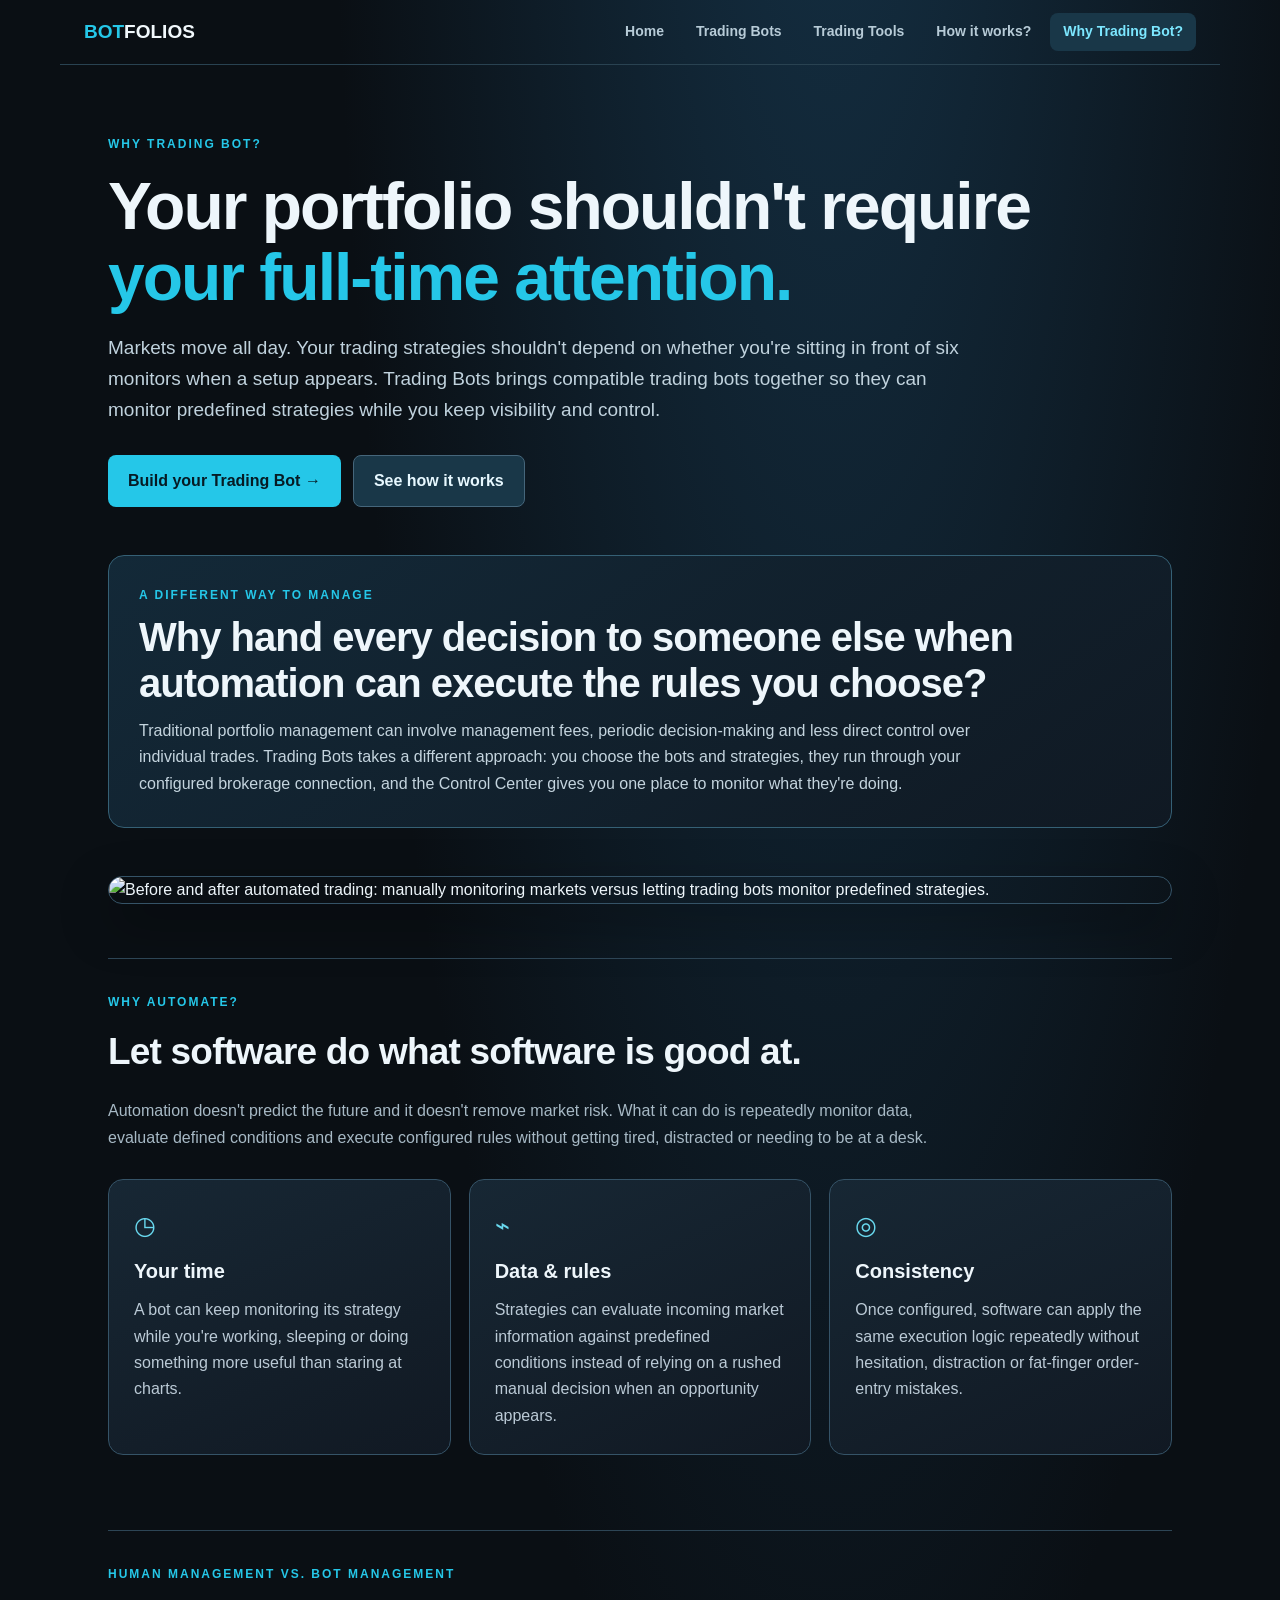
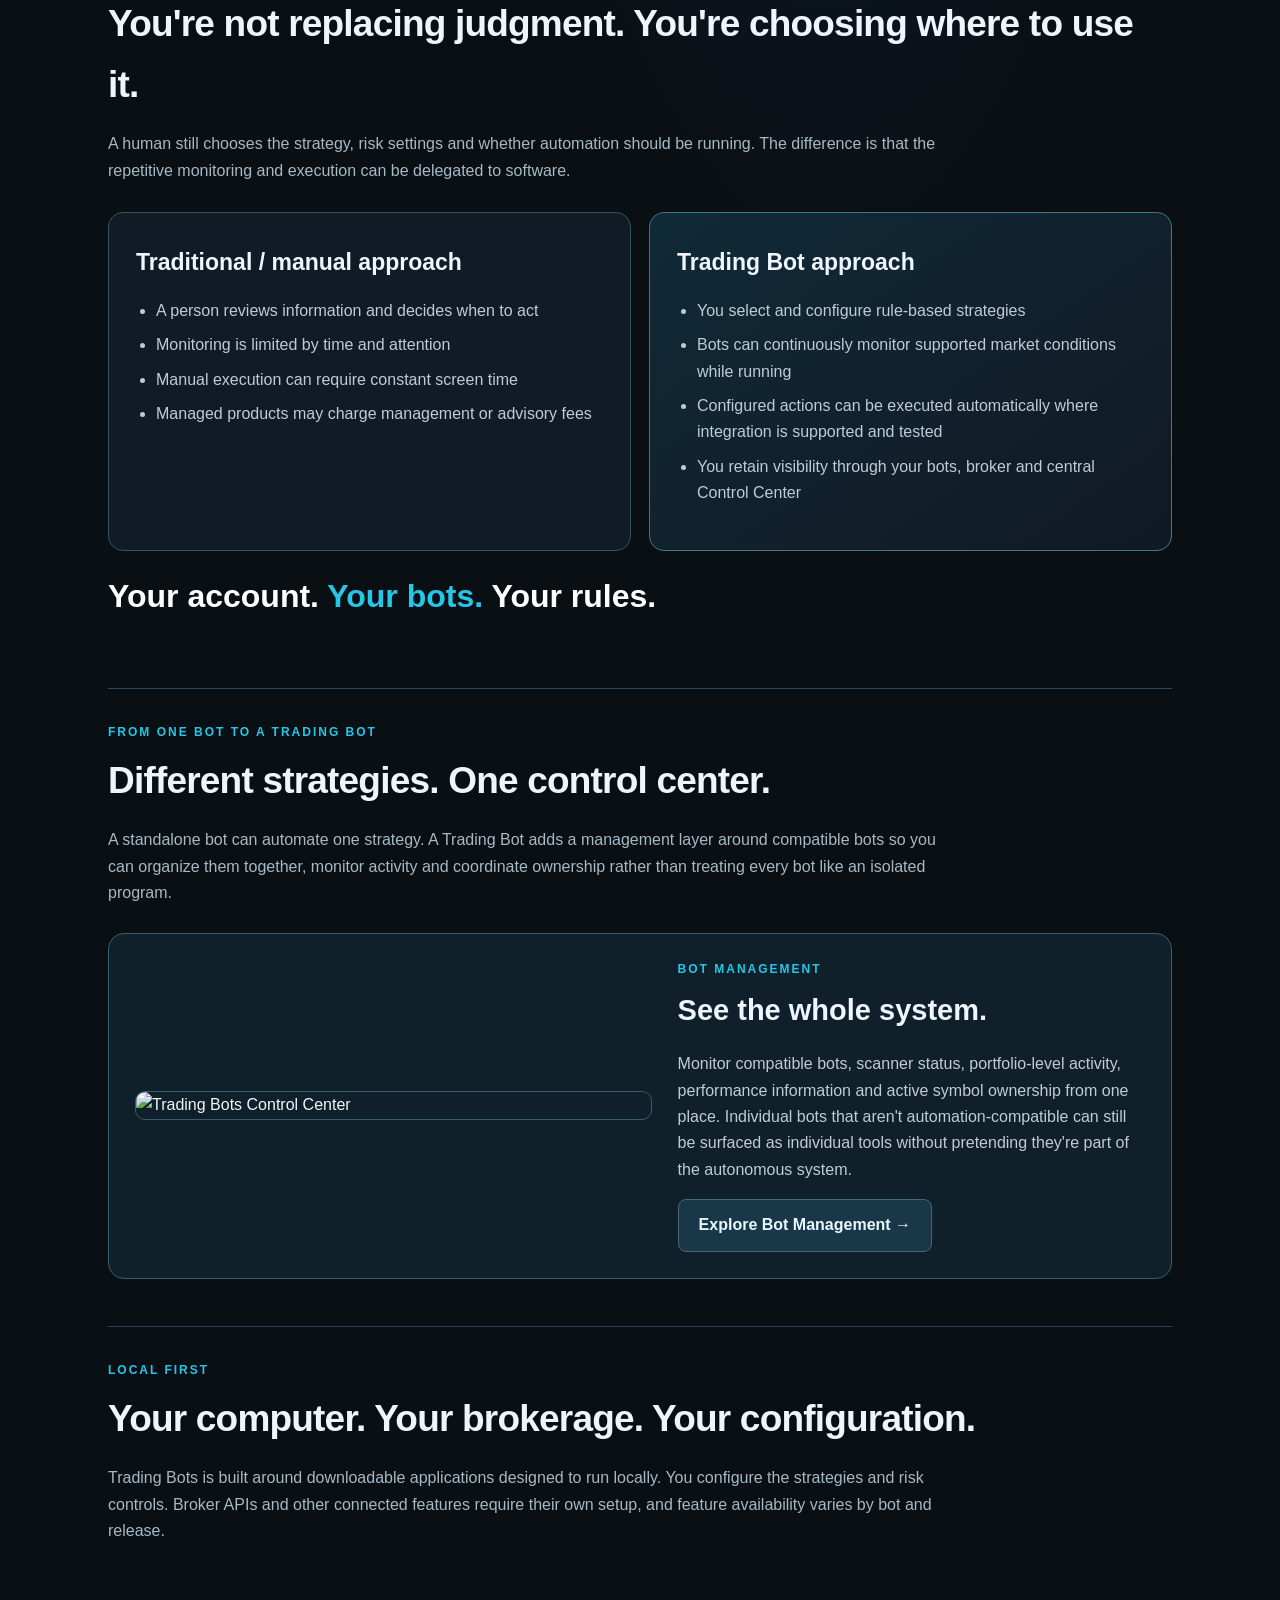
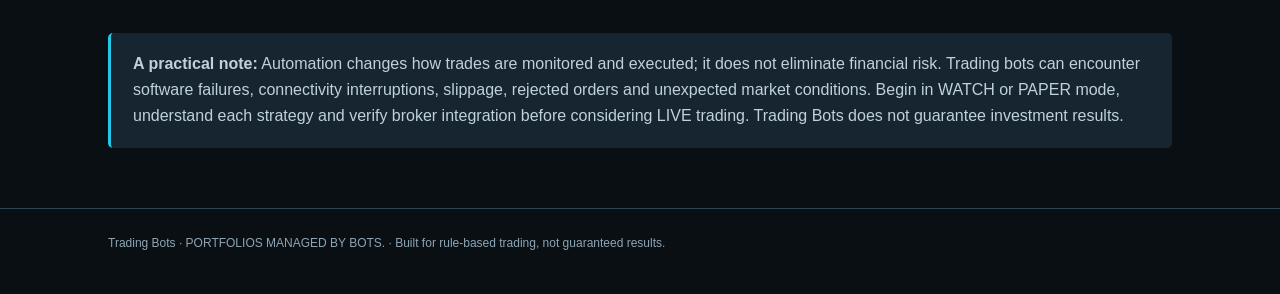
==== about.html @ 0f8d18c1 "Add files via upload" ====
<!DOCTYPE html>
<html lang="en">
<head>
<meta charset="utf-8"/>
<meta name="viewport" content="width=device-width, initial-scale=1"/>
<meta name="description" content="Why Trading Bots brings trading bots together to automate rule-based strategies while keeping you in control."/>
<title>Why Trading Bot? | Trading Bots</title>
<style>
:root{color-scheme:dark;--bg:#0a0f14;--panel:#111923;--line:#2d4555;--text:#eef6fb;--muted:#a7b9c5;--cyan:#25c7e8;--purple:#a78bfa}
*{box-sizing:border-box}body{margin:0;background:radial-gradient(ellipse at 65% -15%,#153247 0,transparent 43%),var(--bg);font:16px/1.65 Inter,Segoe UI,Arial,sans-serif;color:var(--text)}
a{color:inherit;text-decoration:none}.wrap{max-width:1112px;margin:auto;padding:0 24px}
.site-nav{position:relative;z-index:30;display:flex;align-items:center;justify-content:space-between;gap:20px;max-width:1160px;margin:auto;padding:13px 24px;border-bottom:1px solid #294251;font:600 14px/1.4 Inter,Segoe UI,Arial,sans-serif}
.site-brand{color:#f1f8fc;font-weight:900;font-size:19px}.site-brand span{color:var(--cyan)}
.site-links{display:flex;flex-wrap:wrap;gap:6px}.site-links a{padding:9px 13px;border-radius:8px;color:#b7cbd7}.site-links a:hover,.site-links a[aria-current="page"]{background:#193748;color:#7ce7ff}
.eyebrow{font-size:12px;font-weight:850;letter-spacing:2px;color:var(--cyan);text-transform:uppercase}
.hero{padding:70px 0 48px;max-width:970px}.hero h1{font-size:clamp(40px,5.7vw,66px);letter-spacing:-2px;line-height:1.07;margin:17px 0}.hero h1 em{color:var(--cyan);font-style:normal}
.lead{font-size:19px;color:#c0d2dd;max-width:860px}.actions{display:flex;flex-wrap:wrap;gap:12px;margin-top:29px}
.btn{display:inline-flex;align-items:center;justify-content:center;background:var(--cyan);color:#061b24;font-weight:850;padding:12px 20px;border-radius:8px}.btn.alt{background:#193748;color:#e7f8ff;border:1px solid #45667b}
.statement{margin:0 0 48px;padding:30px;border:1px solid #356075;border-radius:16px;background:linear-gradient(145deg,#132938,#101923)}
.statement h2{font-size:clamp(27px,3.8vw,40px);line-height:1.15;margin:8px 0 12px;letter-spacing:-1px}.statement p{color:#c4d4de;max-width:900px;margin:0}
.bot-before-after{margin:0 0 54px}.bot-before-after img{display:block;width:100%;height:auto;border-radius:16px;border:1px solid #355367;box-shadow:0 18px 50px rgba(0,0,0,.35)}
.section{padding:34px 0 47px;border-top:1px solid var(--line)}.section h2{font-size:clamp(26px,3.4vw,37px);letter-spacing:-.8px;margin:8px 0 16px}.section-intro{color:var(--muted);max-width:850px}
.cards{display:grid;grid-template-columns:repeat(3,minmax(0,1fr));gap:18px;margin:28px 0}
.card{background:linear-gradient(155deg,#172734,#111923);border:1px solid #355367;border-radius:15px;padding:25px}.card h3{font-size:20px;margin:9px 0}.card p{color:#bbcad6;margin:0}.symbol{font-size:25px;color:#69d9ef}
.compare{display:grid;grid-template-columns:1fr 1fr;gap:18px;margin-top:28px}.compare article{border:1px solid #355367;border-radius:15px;padding:27px;background:#111b25}.compare .bots{border-color:#42758b;background:linear-gradient(145deg,#102a38,#111923)}
.compare h3{font-size:23px;margin:4px 0 15px}.compare ul{padding-left:20px;color:#c0cbd7}.compare li{margin:8px 0}
.control{display:grid;grid-template-columns:1.05fr .95fr;gap:26px;align-items:center;margin-top:26px;padding:26px;border:1px solid #365d70;border-radius:16px;background:#10202b}
.control img{width:100%;display:block;border-radius:10px;border:1px solid #385b6d}.control h3{font-size:29px;margin:8px 0}.control p{color:#c0cbd7}
.rule{font-size:clamp(23px,3vw,32px);font-weight:900;line-height:1.25;margin:25px 0;color:#fff}.rule span{color:var(--cyan)}
.notice{background:#172530;border-left:3px solid var(--cyan);padding:18px 22px;border-radius:5px;color:#bfd1dc;margin:25px 0 60px}
footer{border-top:1px solid var(--line);padding:25px 0 40px;font-size:12px;color:#8da5b5}
@media(max-width:760px){.site-nav{align-items:flex-start;flex-direction:column}.cards,.compare,.control{grid-template-columns:1fr}.hero{padding-top:44px}.bot-before-after img{border-radius:10px}}
</style>
</head>
<body>
<nav aria-label="Main navigation" class="site-nav">
<a class="site-brand" href="index.html"><span>BOT</span>FOLIOS</a>
<div class="site-links">
<a href="index.html">Home</a>
<a href="bots.html">Trading Bots</a>
<a href="tools.html">Trading Tools</a>
<a href="howitworks.html">How it works?</a>
<a aria-current="page" href="about.html">Why Trading Bot?</a>
</div>
</nav>

<main class="wrap">
<section class="hero">
<div class="eyebrow">WHY Trading Bot?</div>
<h1>Your portfolio shouldn't require <em>your full-time attention.</em></h1>
<p class="lead">Markets move all day. Your trading strategies shouldn't depend on whether you're sitting in front of six monitors when a setup appears. Trading Bots brings compatible trading bots together so they can monitor predefined strategies while you keep visibility and control.</p>
<div class="actions"><a class="btn" href="basic.html">Build your Trading Bot →</a><a class="btn alt" href="howitworks.html">See how it works</a></div>
</section>

<section class="statement">
<div class="eyebrow">A DIFFERENT WAY TO MANAGE</div>
<h2>Why hand every decision to someone else when automation can execute the rules you choose?</h2>
<p>Traditional portfolio management can involve management fees, periodic decision-making and less direct control over individual trades. Trading Bots takes a different approach: you choose the bots and strategies, they run through your configured brokerage connection, and the Control Center gives you one place to monitor what they're doing.</p>
</section>

<section class="bot-before-after">
<img src="assets/images/bots-before-after.png" alt="Before and after automated trading: manually monitoring markets versus letting trading bots monitor predefined strategies."/>
</section>

<section class="section">
<div class="eyebrow">WHY AUTOMATE?</div>
<h2>Let software do what software is good at.</h2>
<p class="section-intro">Automation doesn't predict the future and it doesn't remove market risk. What it can do is repeatedly monitor data, evaluate defined conditions and execute configured rules without getting tired, distracted or needing to be at a desk.</p>
<div class="cards">
<article class="card"><div class="symbol">◷</div><h3>Your time</h3><p>A bot can keep monitoring its strategy while you're working, sleeping or doing something more useful than staring at charts.</p></article>
<article class="card"><div class="symbol">⌁</div><h3>Data &amp; rules</h3><p>Strategies can evaluate incoming market information against predefined conditions instead of relying on a rushed manual decision when an opportunity appears.</p></article>
<article class="card"><div class="symbol">◎</div><h3>Consistency</h3><p>Once configured, software can apply the same execution logic repeatedly without hesitation, distraction or fat-finger order-entry mistakes.</p></article>
</div>
</section>

<section class="section">
<div class="eyebrow">HUMAN MANAGEMENT VS. BOT MANAGEMENT</div>
<h2>You're not replacing judgment. You're choosing where to use it.</h2>
<p class="section-intro">A human still chooses the strategy, risk settings and whether automation should be running. The difference is that the repetitive monitoring and execution can be delegated to software.</p>
<div class="compare">
<article><h3>Traditional / manual approach</h3><ul><li>A person reviews information and decides when to act</li><li>Monitoring is limited by time and attention</li><li>Manual execution can require constant screen time</li><li>Managed products may charge management or advisory fees</li></ul></article>
<article class="bots"><h3>Trading Bot approach</h3><ul><li>You select and configure rule-based strategies</li><li>Bots can continuously monitor supported market conditions while running</li><li>Configured actions can be executed automatically where integration is supported and tested</li><li>You retain visibility through your bots, broker and central Control Center</li></ul></article>
</div>
<p class="rule">Your account. <span>Your bots.</span> Your rules.</p>
</section>

<section class="section">
<div class="eyebrow">FROM ONE BOT TO A Trading Bot</div>
<h2>Different strategies. One control center.</h2>
<p class="section-intro">A standalone bot can automate one strategy. A Trading Bot adds a management layer around compatible bots so you can organize them together, monitor activity and coordinate ownership rather than treating every bot like an isolated program.</p>
<div class="control">
<a href="/assets/Controlpanel.png" target="_blank" rel="noopener"><img src="/assets/Controlpanel.png" alt="Trading Bots Control Center"/></a>
<div><div class="eyebrow">BOT MANAGEMENT</div><h3>See the whole system.</h3><p>Monitor compatible bots, scanner status, portfolio-level activity, performance information and active symbol ownership from one place. Individual bots that aren't automation-compatible can still be surfaced as individual tools without pretending they're part of the autonomous system.</p><a class="btn alt" href="howitworks.html">Explore Bot Management →</a></div>
</div>
</section>

<section class="section">
<div class="eyebrow">LOCAL FIRST</div>
<h2>Your computer. Your brokerage. Your configuration.</h2>
<p class="section-intro">Trading Bots is built around downloadable applications designed to run locally. You configure the strategies and risk controls. Broker APIs and other connected features require their own setup, and feature availability varies by bot and release.</p>
</section>

<aside class="notice"><strong>A practical note:</strong> Automation changes how trades are monitored and executed; it does not eliminate financial risk. Trading bots can encounter software failures, connectivity interruptions, slippage, rejected orders and unexpected market conditions. Begin in WATCH or PAPER mode, understand each strategy and verify broker integration before considering LIVE trading. Trading Bots does not guarantee investment results.</aside>
</main>
<footer><div class="wrap">Trading Bots · PORTFOLIOS MANAGED BY BOTS. · Built for rule-based trading, not guaranteed results.</div></footer>
</body>
</html>
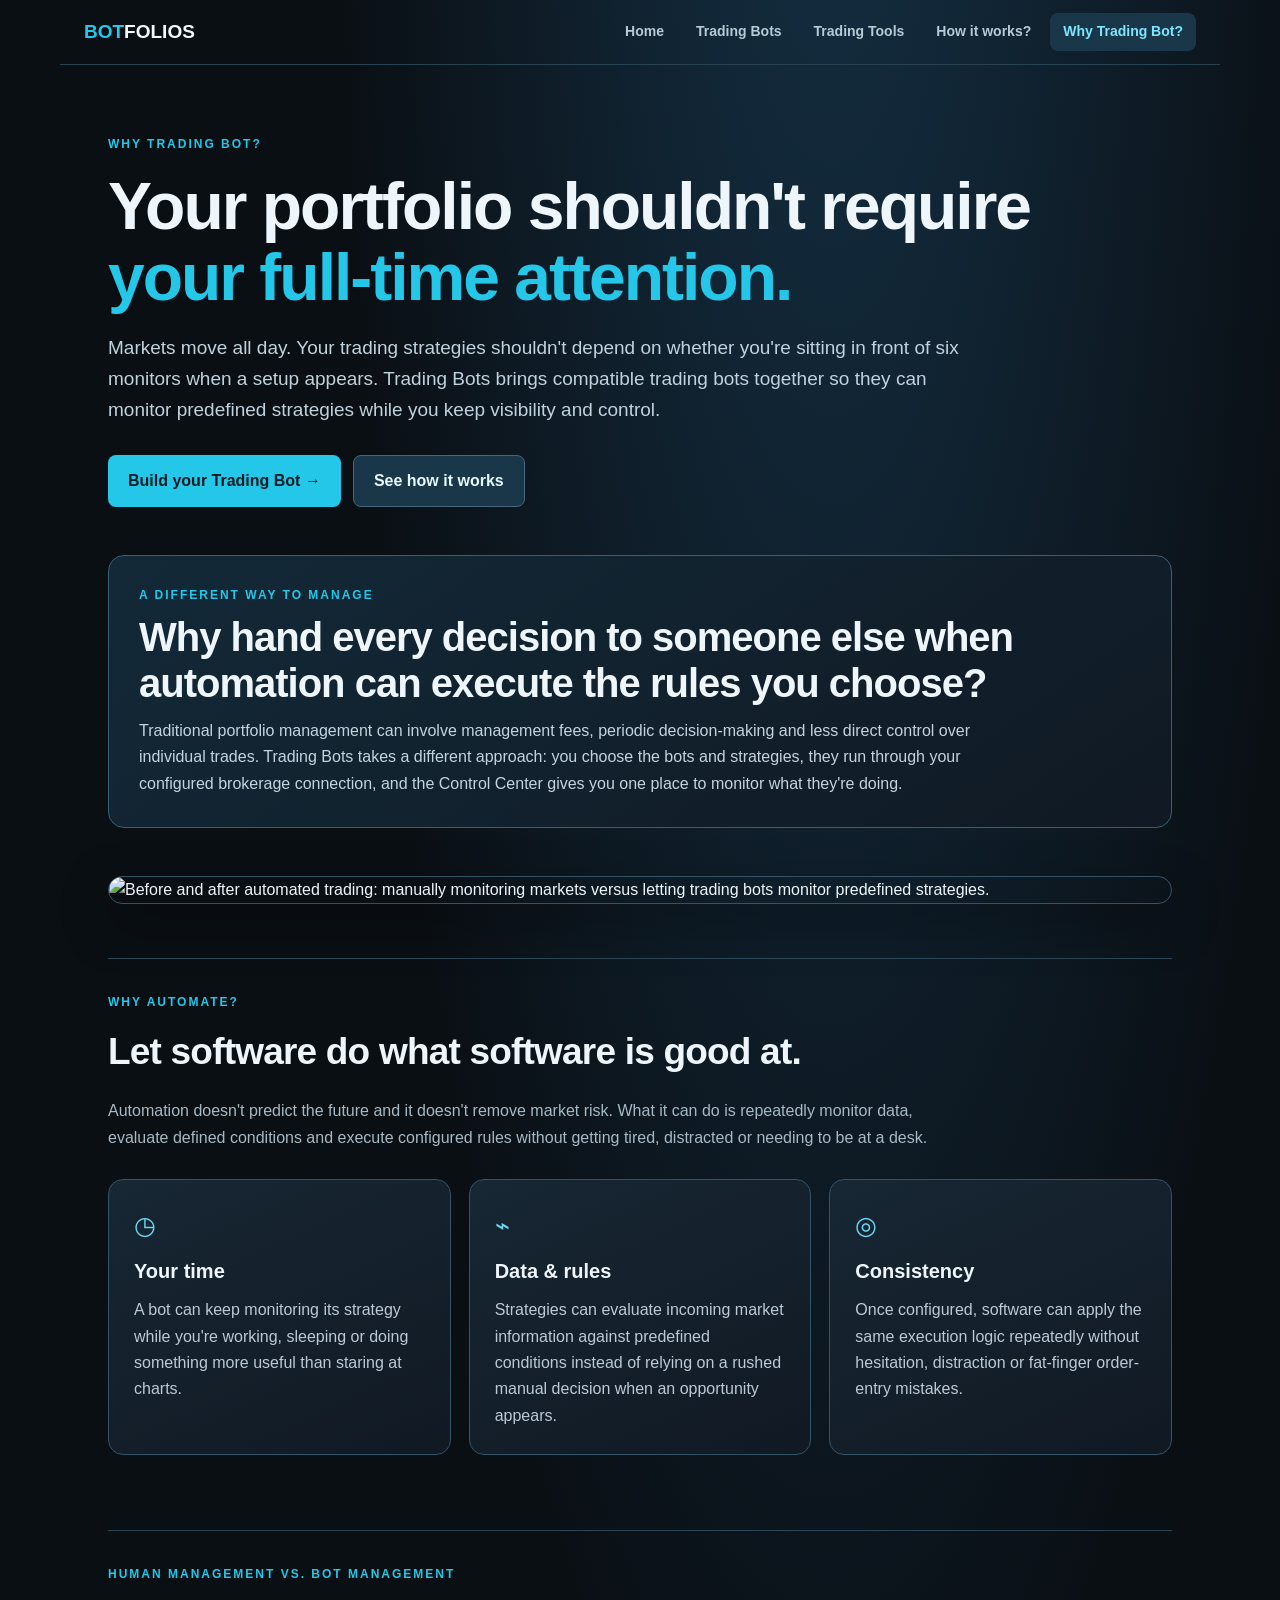
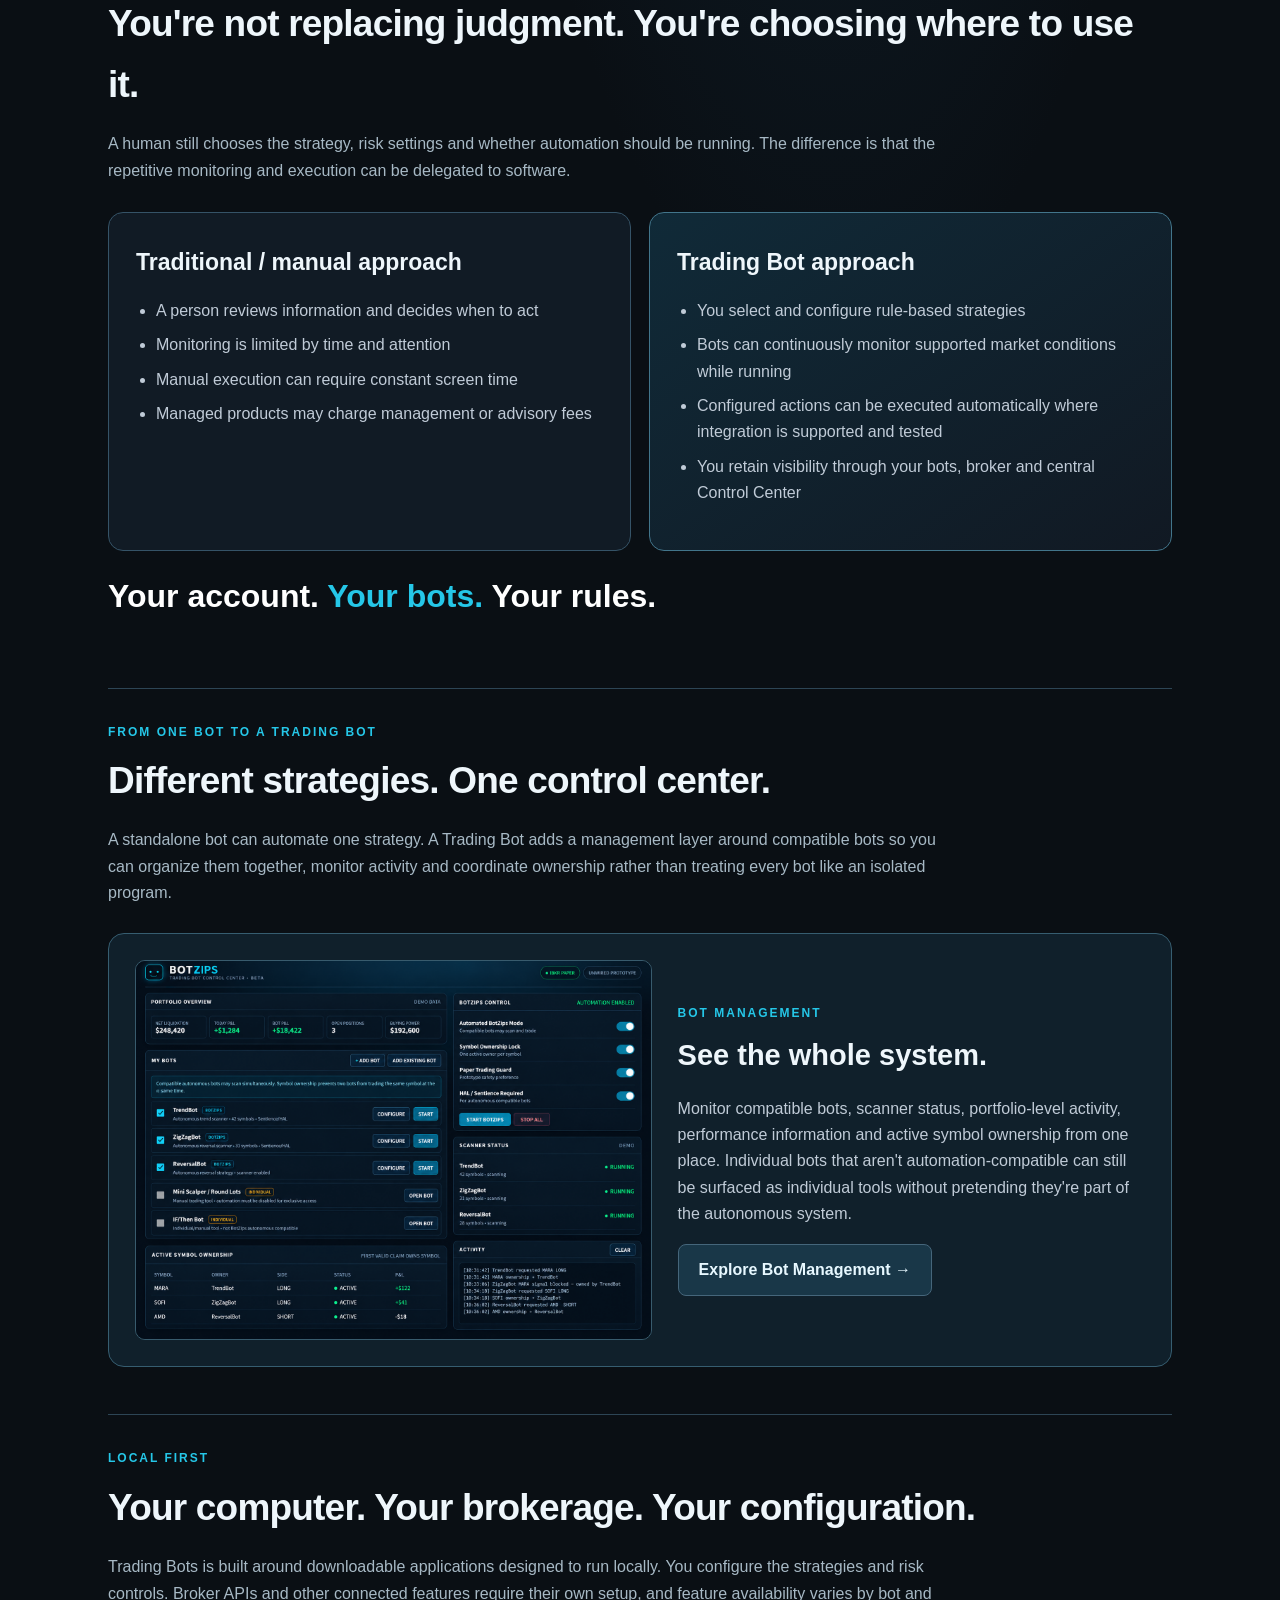
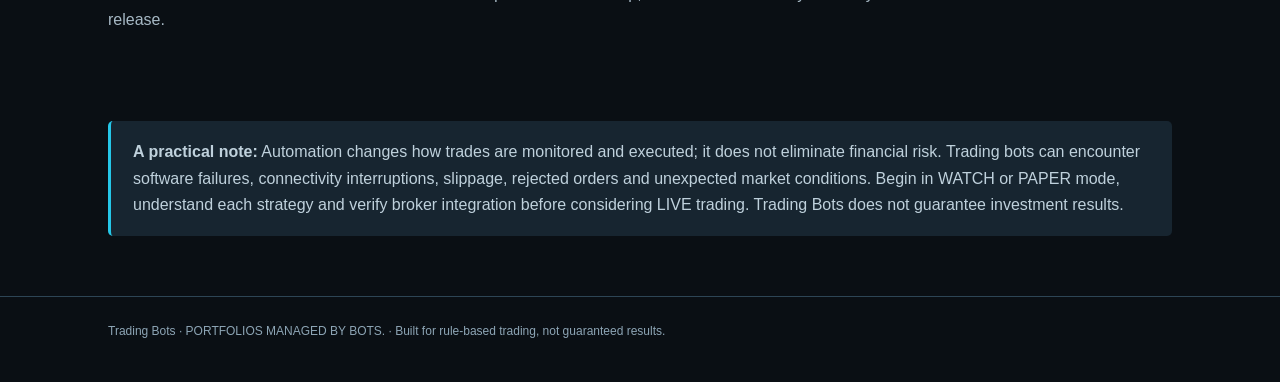
==== commit 44a51f85: "Fix image source case sensitivity in about.html" ====
--- a/about.html
+++ b/about.html
@@ -89,7 +89,7 @@
 <h2>Different strategies. One control center.</h2>
 <p class="section-intro">A standalone bot can automate one strategy. A Trading Bot adds a management layer around compatible bots so you can organize them together, monitor activity and coordinate ownership rather than treating every bot like an isolated program.</p>
 <div class="control">
-<a href="/assets/Controlpanel.png" target="_blank" rel="noopener"><img src="/assets/Controlpanel.png" alt="Trading Bots Control Center"/></a>
+<a href="/assets/controlpanel.png" target="_blank" rel="noopener"><img src="/assets/controlpanel.png" alt="Trading Bots Control Center"/></a>
 <div><div class="eyebrow">BOT MANAGEMENT</div><h3>See the whole system.</h3><p>Monitor compatible bots, scanner status, portfolio-level activity, performance information and active symbol ownership from one place. Individual bots that aren't automation-compatible can still be surfaced as individual tools without pretending they're part of the autonomous system.</p><a class="btn alt" href="howitworks.html">Explore Bot Management →</a></div>
 </div>
 </section>
@@ -104,4 +104,4 @@
 </main>
 <footer><div class="wrap">Trading Bots · PORTFOLIOS MANAGED BY BOTS. · Built for rule-based trading, not guaranteed results.</div></footer>
 </body>
-</html>+</html>
